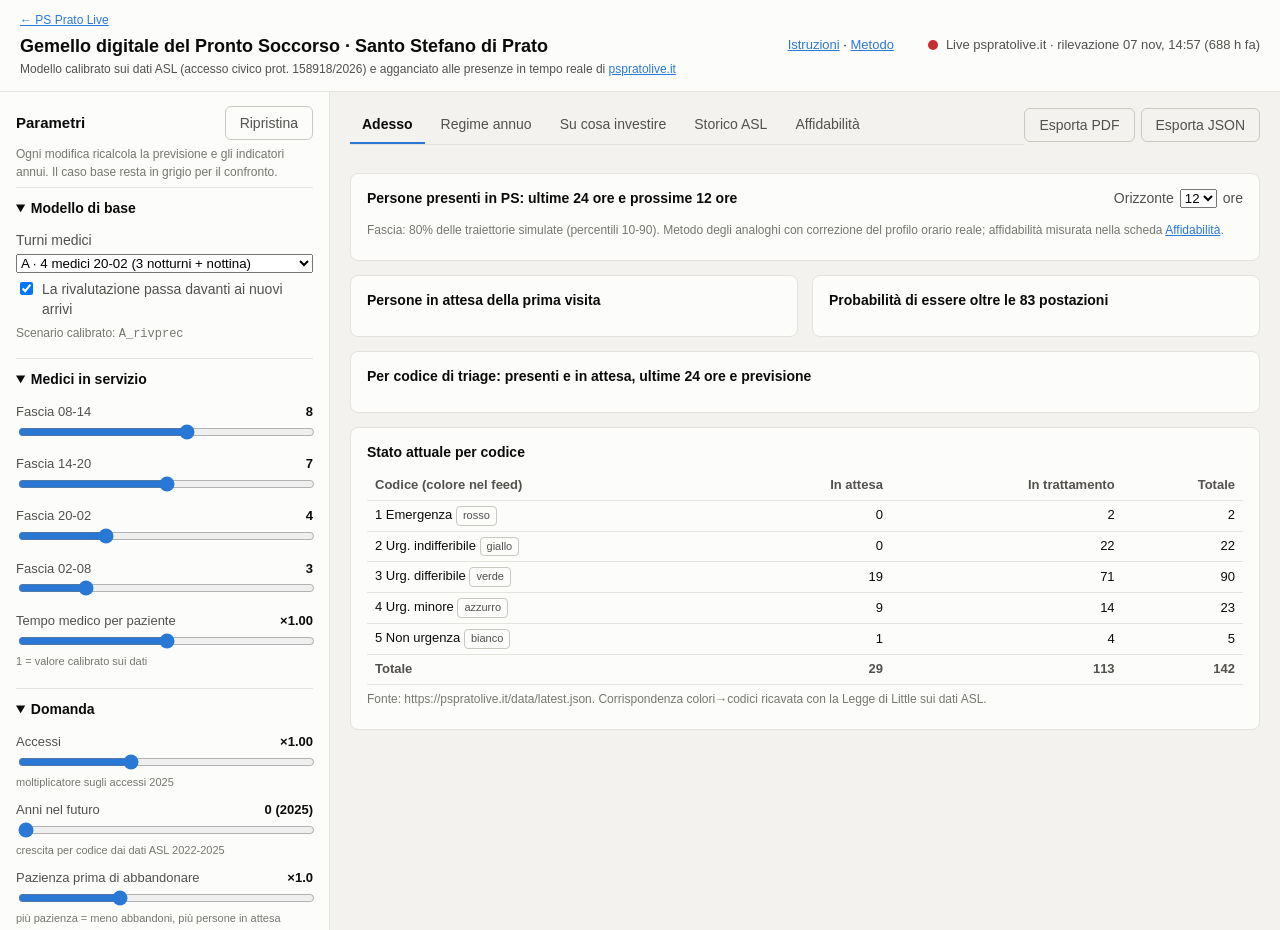
==== gemello/ui/index.html @ db5c06f1 "gemello digitale del PS: simulatore online su pspratolive.it/gemello/ Modello a eventi discreti del " ====
<!DOCTYPE html>
<html lang="it">
<head>
<meta charset="utf-8">
<meta name="viewport" content="width=device-width, initial-scale=1">
<title>Simulatore del Pronto Soccorso · PS Prato Live</title>
<meta name="description" content="Gemello digitale del Pronto Soccorso Santo Stefano di Prato: previsione delle prossime ore e simulazioni su medici, letti, codici di triage. Tarato sui dati ufficiali ASL.">
<link rel="stylesheet" href="style.css">
</head>
<body class="viz-root">
<header class="top">
  <div class="titolo">
    <p class="solo-statico torna"><a href="../../">← PS Prato Live</a></p>
    <h1>Gemello digitale del Pronto Soccorso · Santo Stefano di Prato</h1>
    <p class="sotto">Modello calibrato sui dati ASL (accesso civico prot. 158918/2026) e agganciato alle presenze in tempo reale di <a href="https://pspratolive.it" target="_blank" rel="noopener">pspratolive.it</a></p>
  </div>
  <nav class="link-doc"><a href="guida.html">Istruzioni</a> · <a href="metodo.html">Metodo</a></nav>
  <div class="live" id="live">
    <span class="punto" id="live-punto"></span>
    <span id="live-testo">collegamento…</span>
  </div>
</header>

<div class="layout">
  <!-- ===================== PARAMETRI ===================== -->
  <aside class="parametri" id="parametri">
    <div class="par-testa">
      <h2>Parametri</h2>
      <button class="btn-sec" id="reset" title="Torna ai valori calibrati">Ripristina</button>
    </div>
    <p class="nota">Ogni modifica ricalcola la previsione e gli indicatori annui. Il caso base resta in grigio per il confronto.</p>

    <details open>
      <summary>Modello di base</summary>
      <label class="riga">Turni medici
        <select id="p-turni">
          <option value="A">A · 4 medici 20-02 (3 notturni + nottina)</option>
          <option value="B">B · 1 medico 20-02</option>
        </select>
      </label>
      <label class="check"><input type="checkbox" id="p-rivprec"> La rivalutazione passa davanti ai nuovi arrivi</label>
      <p class="nota" id="nota-scenari"></p>
    </details>

    <details open>
      <summary>Medici in servizio</summary>
      <div id="p-medici"></div>
      <div id="r-tempo_medico"></div>
    </details>

    <details open>
      <summary>Domanda</summary>
      <div id="r-carico"></div>
      <div id="r-anni_avanti"></div>
      <div id="r-pazienza"></div>
    </details>

    <details open>
      <summary>Per codice di triage</summary>
      <p class="nota">Scegli il codice e regola i suoi parametri. Un pallino segnala i codici modificati.</p>
      <div class="sel-codice" id="p-sel-codice"></div>
      <div id="p-codice"></div>
    </details>

    <details open>
      <summary>Letti a valle (boarding)</summary>
      <div id="r-letti_extra"></div>
      <div id="r-riduzione_degenza"></div>
      <label class="check"><input type="checkbox" id="p-letti_seguono"> I letti crescono con i ricoveri (negli anni)</label>
    </details>

    <details>
      <summary>Leve d'investimento (leve.yaml)</summary>
      <div id="p-leve"></div>
    </details>

    <div class="costo" id="costo"></div>
  </aside>

  <!-- ===================== CONTENUTO ===================== -->
  <main>
    <div class="azioni">
      <button class="btn-sec" id="btn-pdf" title="Rapporto stampabile della simulazione: parametri, risultati, grafici">Esporta PDF</button>
      <button class="btn-sec" id="btn-json" title="Parametri e risultati completi in formato JSON">Esporta JSON</button>
    </div>
    <nav class="schede" role="tablist">
      <button role="tab" data-tab="adesso" class="attiva">Adesso</button>
      <button role="tab" data-tab="regime">Regime annuo</button>
      <button role="tab" data-tab="investire">Su cosa investire</button>
      <button role="tab" data-tab="storico">Storico ASL</button>
      <button role="tab" data-tab="affidabilita">Affidabilità</button>
    </nav>

    <!-- ADESSO -->
    <section id="tab-adesso" class="scheda attiva">
      <div class="tiles" id="tiles-adesso"></div>
      <div class="card">
        <div class="card-testa">
          <h3>Persone presenti in PS: ultime 24 ore e prossime <span id="oriz-lbl">12</span> ore</h3>
          <label class="riga-inline">Orizzonte
            <select id="p-orizzonte"><option>6</option><option selected>12</option><option>24</option></select> ore
          </label>
        </div>
        <div class="legenda" id="leg-presenti"></div>
        <div class="chart" id="ch-presenti"></div>
        <p class="nota">Fascia: 80% delle traiettorie simulate (percentili 10-90). Metodo degli analoghi con correzione del profilo orario reale; affidabilità misurata nella scheda <a href="#" data-goto="affidabilita">Affidabilità</a>.</p>
      </div>
      <div class="griglia2">
        <div class="card">
          <h3>Persone in attesa della prima visita</h3>
          <div class="legenda" id="leg-attesa"></div>
          <div class="chart" id="ch-attesa"></div>
        </div>
        <div class="card">
          <h3>Probabilità di essere oltre le 83 postazioni</h3>
          <div class="legenda" id="leg-prob"></div>
          <div class="chart" id="ch-prob"></div>
        </div>
      </div>
      <div class="card">
        <div class="card-testa">
          <h3>Per codice di triage: presenti e in attesa, ultime 24 ore e previsione</h3>
          <div class="sel-codice" id="sel-cod-adesso"></div>
        </div>
        <div class="griglia2 interna">
          <div><div class="legenda" id="leg-cod-pres"></div><div class="chart" id="ch-cod-pres"></div></div>
          <div><div class="legenda" id="leg-cod-att"></div><div class="chart" id="ch-cod-att"></div></div>
        </div>
      </div>
      <div class="card">
        <h3>Stato attuale per codice</h3>
        <div id="tab-stato"></div>
      </div>
    </section>

    <!-- REGIME -->
    <section id="tab-regime" class="scheda">
      <p class="intro">Come funzionerebbe il PS <b>in media su un anno</b> con i parametri scelti (simulazione a regime), confrontato con il caso base calibrato e con i dati reali.</p>
      <div class="tiles" id="tiles-regime"></div>
      <div class="griglia2">
        <div class="card">
          <h3>Presenti medi per ora del giorno</h3>
          <div class="legenda" id="leg-ora"></div>
          <div class="chart" id="ch-ora"></div>
        </div>
        <div class="card">
          <div class="card-testa">
            <h3>Per codice di triage</h3>
            <select id="sel-metrica-cod">
              <option value="permanenza_codice">Permanenza media (ore)</option>
              <option value="attesa_visita_codice">Attesa prima visita (ore)</option>
              <option value="p24_codice">Quota oltre 24 ore</option>
              <option value="p8_codice">Quota oltre 8 ore</option>
              <option value="presenti_codice">Presenti medi</option>
            </select>
          </div>
          <div class="legenda" id="leg-codici"></div>
          <div class="chart" id="ch-codici"></div>
        </div>
      </div>
      <div class="card"><h3>Confronto per codice: reale · base · parametri scelti</h3><div id="tab-regime-cod"></div></div>
      <div class="card"><h3>Dettaglio</h3><div id="tab-regime-det"></div></div>
    </section>

    <!-- INVESTIRE -->
    <section id="tab-investire" class="scheda">
      <div class="card">
        <div class="card-testa">
          <h3>Mix d'investimento minimo per ridurre i tempi</h3>
        </div>
        <div class="form-riga">
          <label>Obiettivo di riduzione <input type="number" id="p-target" min="5" max="60" step="1" value="30"> %</label>
          <label>Metrica
            <select id="p-metrica"></select>
          </label>
          <button class="btn" id="btn-ottimizza">Calcola</button>
        </div>
        <p class="nota solo-statico">Il calcolo gira nel tuo browser (circa un minuto): simulazioni più corte di quelle della versione locale, quindi un po' più rumorose.</p>
        <p class="nota" id="report-pubblicati"></p>
        <p class="nota">Parte dallo scenario impostato nei parametri. A ogni passo la simulazione aggiunge la leva con il miglior rapporto riduzione/costo, dato ciò che è già stato scelto (le interazioni contano). Costi ed effetti in <code>leve.yaml</code>: indicativi, da verificare. Qualche minuto.</p>
        <div class="progresso" id="prog-ottimizza"></div>
        <div id="ris-ottimizza"></div>
      </div>
    </section>

    <!-- STORICO -->
    <section id="tab-storico" class="scheda">
      <p class="intro">Dati ufficiali ASL 2020-2025. Il 2021 (pandemia) è marcato come anomalo e non è usato per stimare la crescita.</p>
      <div class="griglia2">
        <div class="card"><h3>Permanenza media per codice (ore)</h3><div class="legenda" id="leg-st-perm"></div><div class="chart" id="ch-st-perm"></div></div>
        <div class="card"><h3>Accessi per codice</h3><div class="legenda" id="leg-st-acc"></div><div class="chart" id="ch-st-acc"></div></div>
        <div class="card"><h3>Permanenza di ogni codice rispetto alla media (×)</h3><div class="legenda" id="leg-st-rap"></div><div class="chart" id="ch-st-rap"></div></div>
        <div class="card"><h3>Quota di accessi oltre 24 ore</h3><div class="legenda" id="leg-st-24"></div><div class="chart" id="ch-st-24"></div></div>
      </div>
      <div class="card"><h3>Crescita media annua degli accessi 2022-2025 (usata nelle proiezioni)</h3><div id="tab-crescita"></div></div>
      <div class="card"><h3>Tabella</h3><div id="tab-storico-det"></div></div>
    </section>

    <!-- AFFIDABILITÀ -->
    <section id="tab-affidabilita" class="scheda">
      <div class="card">
        <h3>Il gemello prevede bene? Test sulle rilevazioni passate</h3>
        <p class="nota">Per ogni istante passato (ogni N ore) il gemello fa la previsione usando solo lo stato di quel momento; si confronta con quanto successo davvero e con due previsioni banali: <b>persistenza</b> ("resta tutto com'è") e <b>media oraria</b> (profilo medio del passato, ancorato al livello attuale).</p>
        <div class="form-riga solo-locale">
          <label>Giorni <input type="number" id="p-bt-giorni" value="30" min="3" max="120"></label>
          <label>Ogni <input type="number" id="p-bt-ogni" value="3" min="1" max="24"> ore</label>
          <button class="btn" id="btn-backtest">Esegui test</button>
        </div>
        <div class="progresso" id="prog-backtest"></div>
        <div id="ris-backtest"></div>
      </div>
      <div class="card">
        <h3>Il modello riproduce gli anni passati?</h3>
        <p class="nota">Modello tarato sul 2025; per ogni anno gli si danno <b>solo</b> gli accessi per codice di quell'anno. Se le permanenze simulate non tornano, tra un anno e l'altro non è cambiato solo il carico (letti, personale, organizzazione): un limite da tenere presente nelle proiezioni.</p>
        <p class="nota">Risultato con lo scenario di riferimento: la permanenza complessiva di ogni anno 2020-2025 è riprodotta entro circa un'ora; il boarding no (nel 2022 era molto più lungo di quanto il solo carico spieghi: i letti disponibili sono cambiati nel tempo). Le proiezioni sui letti vanno lette come direzione, non come numeri esatti.</p>
        <button class="btn" id="btn-storica">Esegui</button>
        <div class="progresso" id="prog-storica"></div>
        <div id="ris-storica"></div>
      </div>
      <div class="card solo-locale">
        <h3>Calibrazione</h3>
        <p class="nota">Ritara il modello (tempo medico, processo per codice, pazienza, letti) sui dati ASL dell'anno scelto e sulle presenze misurate fino a oggi. Circa 4 minuti.</p>
        <div class="form-riga">
          <label>Anno ASL <select id="p-cal-anno"></select></label>
          <label>Turni <select id="p-cal-turni"><option>A</option><option>B</option></select></label>
          <label class="check"><input type="checkbox" id="p-cal-rivprec"> rivalutazione con precedenza</label>
          <button class="btn" id="btn-calibra">Calibra</button>
          <button class="btn-sec" id="btn-ricarica" title="Rilegge data/presenze.csv (dopo un git pull)">Ricarica dati</button>
        </div>
        <div class="progresso" id="prog-calibra"></div>
        <div id="ris-calibra"></div>
      </div>
    </section>
  </main>
</div>
<div class="tooltip" id="tooltip" role="status" aria-live="polite"></div>
<script src="grafici.js"></script>
<script src="statico.js"></script>
<script src="app.js"></script>
</body>
</html>
---- gemello/ui/style.css ----
.viz-root {
  color-scheme: light;
  --surface-0: #f3f2ee;
  --surface-1: #fcfcfb;
  --grid: #e4e3de;
  --axis: #c9c8c1;
  --text-primary: #0b0b0b;
  --text-secondary: #52514e;
  --text-muted: #77766f;
  --series-1: #2a78d6;      /* scenario */
  --series-1-band: rgba(42, 120, 214, .18);
  --base: #8e8d86;          /* caso base */
  --base-band: rgba(142, 141, 134, .20);
  --observed: #0b0b0b;      /* osservato */
  --cat-1: #2a78d6; --cat-2: #eb6834; --cat-3: #1baf7a; --cat-4: #eda100; --cat-5: #e87ba4;
  --critical: #c62f2f;
  --good: #1f7a3a;
  --accent: #2a78d6;
}
@media (prefers-color-scheme: dark) {
  :root:where(:not([data-theme="light"])) .viz-root {
    color-scheme: dark;
    --surface-0: #121211; --surface-1: #1a1a19; --grid: #2c2c2a; --axis: #45443f;
    --text-primary: #f0efec; --text-secondary: #c3c2b7; --text-muted: #96958c;
    --series-1: #3987e5; --series-1-band: rgba(57, 135, 229, .25);
    --base: #8e8d86; --base-band: rgba(142, 141, 134, .22); --observed: #f0efec;
    --cat-1: #3987e5; --cat-2: #d95926; --cat-3: #199e70; --cat-4: #c98500; --cat-5: #d55181;
    --critical: #e66767; --good: #4fb06e; --accent: #3987e5;
  }
}
* { box-sizing: border-box; }
body { margin: 0; font: 14px/1.45 -apple-system, BlinkMacSystemFont, "Segoe UI", Roboto, sans-serif;
  background: var(--surface-0); color: var(--text-primary); }
a { color: var(--accent); }
code { font-size: 12px; }
h1 { font-size: 18px; margin: 0; }
h2 { font-size: 15px; margin: 0; }
h3 { font-size: 14px; margin: 0 0 8px; font-weight: 600; }
.top { display: flex; justify-content: space-between; align-items: center; gap: 16px;
  padding: 12px 20px; background: var(--surface-1); border-bottom: 1px solid var(--grid); }
.sotto { margin: 2px 0 0; color: var(--text-secondary); font-size: 12px; }
.live { display: flex; align-items: center; gap: 8px; font-size: 13px; color: var(--text-secondary); white-space: nowrap; }
.punto { width: 10px; height: 10px; border-radius: 50%; background: var(--axis); }
.punto.ok { background: var(--good); }
.punto.ko { background: var(--critical); }
.layout { display: grid; grid-template-columns: 330px 1fr; min-height: calc(100vh - 62px); }
.parametri { background: var(--surface-1); border-right: 1px solid var(--grid); padding: 14px 16px;
  overflow-y: auto; max-height: calc(100vh - 62px); position: sticky; top: 0; }
.par-testa { display: flex; justify-content: space-between; align-items: center; }
details { border-top: 1px solid var(--grid); padding: 8px 0; }
summary { cursor: pointer; font-weight: 600; padding: 2px 0 6px; }
.riga, .riga-inline { display: block; margin: 6px 0; color: var(--text-secondary); }
.riga select { width: 100%; margin-top: 3px; }
.riga-inline { display: inline-flex; gap: 6px; align-items: center; margin: 0; }
.check { display: flex; gap: 6px; align-items: flex-start; margin: 6px 0; color: var(--text-secondary); }
.slider { margin: 8px 0 10px; }
.slider .lbl { display: flex; justify-content: space-between; color: var(--text-secondary); font-size: 13px; }
.slider .val { font-variant-numeric: tabular-nums; color: var(--text-primary); font-weight: 600; }
.slider .val.mod { color: var(--accent); }
.slider input { width: 100%; accent-color: var(--accent); }
.slider .aiuto { font-size: 11px; color: var(--text-muted); }
.nota { font-size: 12px; color: var(--text-muted); margin: 6px 0; }
.costo { border-top: 1px solid var(--grid); padding-top: 10px; margin-top: 6px; font-size: 13px; }
.costo b { font-variant-numeric: tabular-nums; }
main { padding: 14px 20px 40px; min-width: 0; }
.schede { display: flex; gap: 4px; border-bottom: 1px solid var(--grid); margin-bottom: 14px; flex-wrap: wrap; }
.schede button { background: none; border: none; padding: 8px 12px; cursor: pointer; font: inherit;
  color: var(--text-secondary); border-bottom: 2px solid transparent; }
.schede button.attiva { color: var(--text-primary); border-bottom-color: var(--accent); font-weight: 600; }
.scheda { display: none; }
.scheda.attiva { display: block; }
.intro { color: var(--text-secondary); margin: 0 0 12px; }
.card { background: var(--surface-1); border: 1px solid var(--grid); border-radius: 8px; padding: 14px 16px; margin-bottom: 14px; }
.card-testa { display: flex; justify-content: space-between; align-items: baseline; gap: 12px; flex-wrap: wrap; }
.griglia2 { display: grid; grid-template-columns: 1fr 1fr; gap: 14px; }
.griglia2 .card { margin-bottom: 0; }
.griglia2 + .card, .griglia2 + .griglia2 { margin-top: 14px; }
@media (max-width: 1200px) { .griglia2 { grid-template-columns: 1fr; } .layout { grid-template-columns: 290px 1fr; } }
.tiles { display: grid; grid-template-columns: repeat(auto-fit, minmax(160px, 1fr)); gap: 10px; margin-bottom: 14px; }
.tile { background: var(--surface-1); border: 1px solid var(--grid); border-radius: 8px; padding: 10px 12px; }
.tile .k { font-size: 12px; color: var(--text-secondary); }
.tile .v { font-size: 24px; font-weight: 650; font-variant-numeric: tabular-nums; line-height: 1.2; }
.tile .d { font-size: 12px; color: var(--text-secondary); font-variant-numeric: tabular-nums; }
.tile .d .meglio { color: var(--good); } .tile .d .peggio { color: var(--critical); }
.chart { position: relative; width: 100%; }
.chart svg { display: block; width: 100%; overflow: visible; }
.chart text { fill: var(--text-muted); font-size: 11px; }
.chart .grid line { stroke: var(--grid); stroke-width: 1; }
.chart .axis line, .chart .axis path { stroke: var(--axis); }
.chart .ref line { stroke: var(--critical); stroke-width: 1; }
.chart .ref text { fill: var(--critical); font-weight: 600; }
.chart .ora line { stroke: var(--text-muted); stroke-width: 1; }
.chart .cross line { stroke: var(--text-muted); stroke-width: 1; }
.legenda { display: flex; gap: 14px; flex-wrap: wrap; font-size: 12px; color: var(--text-secondary); margin-bottom: 4px; }
.legenda span { display: inline-flex; align-items: center; gap: 6px; }
.legenda i { display: inline-block; width: 14px; height: 3px; border-radius: 2px; }
.legenda i.band { height: 10px; border-radius: 2px; }
.legenda i.box { width: 10px; height: 10px; border-radius: 2px; }
.tooltip { position: fixed; pointer-events: none; background: var(--surface-1); color: var(--text-primary);
  border: 1px solid var(--axis); border-radius: 6px; padding: 6px 9px; font-size: 12px; display: none;
  box-shadow: 0 2px 10px rgba(0,0,0,.12); z-index: 10; font-variant-numeric: tabular-nums; max-width: 320px; }
.tooltip .t { font-weight: 600; margin-bottom: 2px; }
.tooltip .r { display: flex; gap: 8px; justify-content: space-between; }
.tooltip .r i { display: inline-block; width: 8px; height: 8px; border-radius: 2px; margin-right: 5px; }
table { border-collapse: collapse; width: 100%; font-size: 13px; font-variant-numeric: tabular-nums; }
th, td { text-align: right; padding: 5px 8px; border-bottom: 1px solid var(--grid); }
th:first-child, td:first-child { text-align: left; }
th { color: var(--text-secondary); font-weight: 600; }
td.meglio { color: var(--good); font-weight: 600; } td.peggio { color: var(--critical); }
.form-riga { display: flex; gap: 14px; align-items: center; flex-wrap: wrap; margin: 6px 0 10px; }
.form-riga input[type=number] { width: 64px; }
.btn, .btn-sec { font: inherit; border-radius: 6px; padding: 6px 14px; cursor: pointer; }
.btn { background: var(--accent); color: #fff; border: 1px solid var(--accent); }
.btn-sec { background: none; color: var(--text-secondary); border: 1px solid var(--axis); }
.btn:disabled { opacity: .5; cursor: wait; }
.progresso { font-size: 12px; color: var(--text-secondary); }
.progresso .barra { height: 4px; background: var(--grid); border-radius: 2px; margin: 6px 0; overflow: hidden; }
.progresso .barra div { height: 100%; background: var(--accent); width: 0; transition: width .3s; }
.errore { color: var(--critical); }
.caricamento { opacity: .55; transition: opacity .2s; }
.badge { display: inline-block; font-size: 11px; padding: 1px 6px; border-radius: 4px; border: 1px solid var(--axis); color: var(--text-secondary); }

.link-doc { font-size: 13px; margin-left: auto; margin-right: 18px; }
.sel-codice { display: flex; gap: 4px; flex-wrap: wrap; margin: 4px 0 8px; }
.sel-codice button { font: inherit; font-size: 12px; padding: 3px 9px; border-radius: 12px; cursor: pointer;
  border: 1px solid var(--axis); background: none; color: var(--text-secondary); display: inline-flex; align-items: center; gap: 5px; }
.sel-codice button.attivo { border-color: var(--accent); color: var(--text-primary); font-weight: 600; }
.sel-codice button i { width: 8px; height: 8px; border-radius: 50%; display: inline-block; }
.sel-codice button .mod { width: 6px; height: 6px; border-radius: 50%; background: var(--accent); }
.griglia2.interna { gap: 18px; }
td.sub { color: var(--text-muted); }

body.statico .solo-locale, body:not(.statico) .solo-statico { display: none !important; }
.azioni { float: right; display: flex; gap: 6px; margin-top: 2px; }
.torna { margin: 0 0 4px; font-size: 12px; }
@media (max-width: 900px) {
  .layout { grid-template-columns: 1fr; }
  .parametri { position: static; max-height: none; border-right: none; border-bottom: 1px solid var(--grid); }
  .azioni { float: none; margin-bottom: 8px; }
  .top { flex-wrap: wrap; }
}
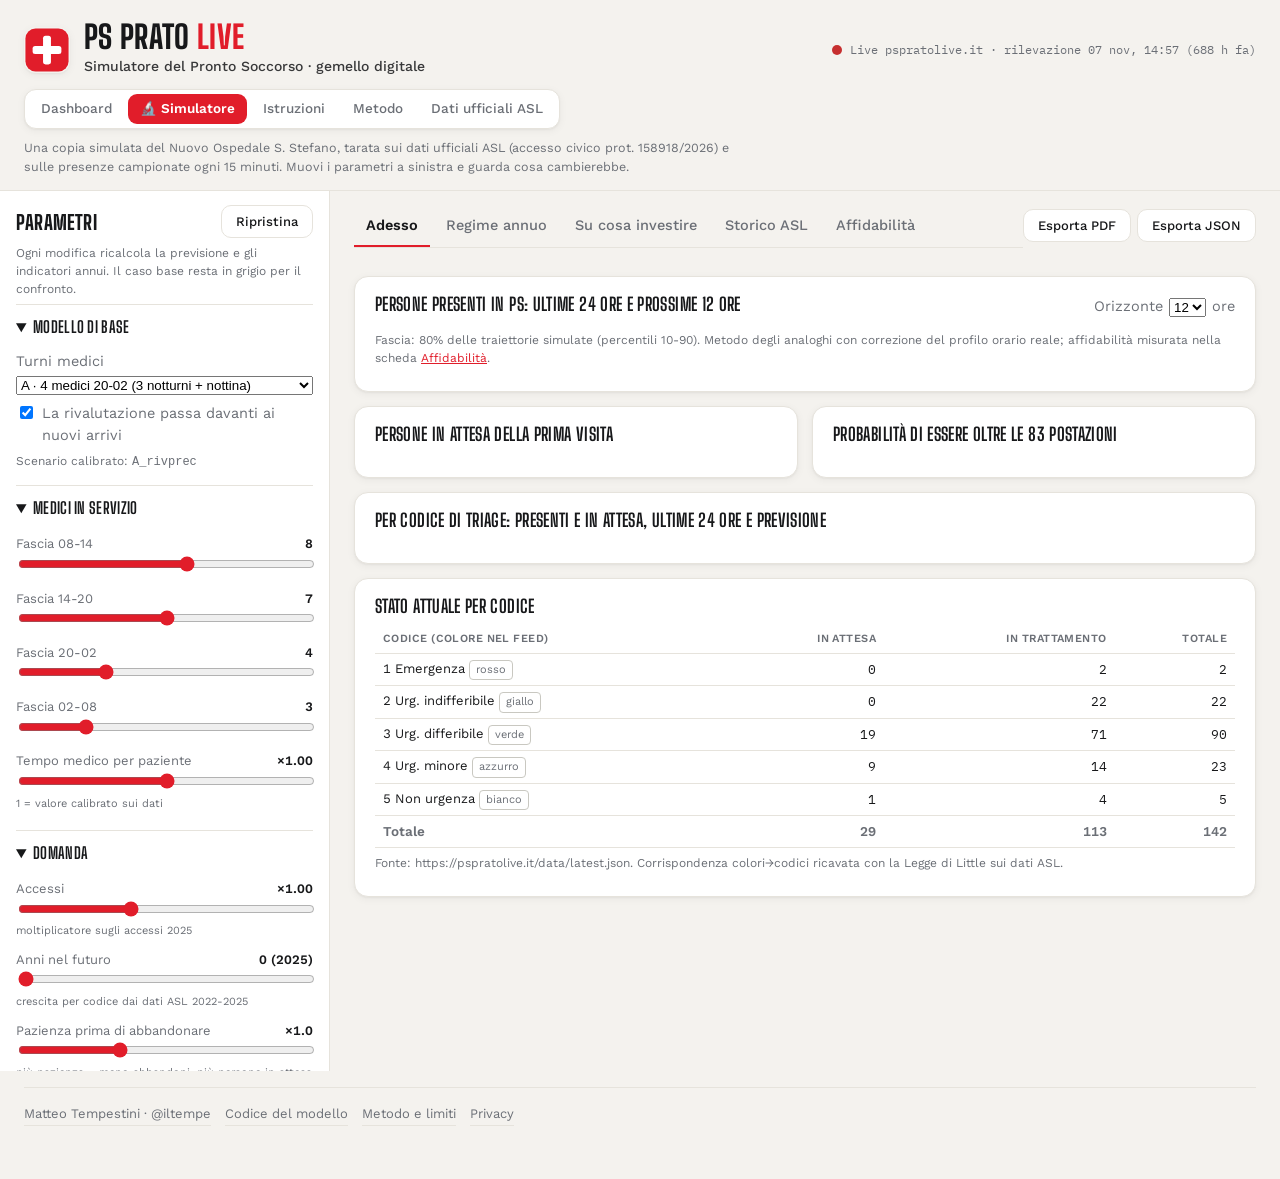
==== commit 0c22b71a: "sito: stile grafico unico e menu comune su tutte le pagine - assets/sito.css: token (colori, caratte" ====
--- a/gemello/ui/index.html
+++ b/gemello/ui/index.html
@@ -5,20 +5,37 @@
 <meta name="viewport" content="width=device-width, initial-scale=1">
 <title>Simulatore del Pronto Soccorso · PS Prato Live</title>
 <meta name="description" content="Gemello digitale del Pronto Soccorso Santo Stefano di Prato: previsione delle prossime ore e simulazioni su medici, letti, codici di triage. Tarato sui dati ufficiali ASL.">
+<link rel="icon" type="image/svg+xml" href="../../favicon.svg">
+<link rel="stylesheet" href="../../assets/sito.css">
 <link rel="stylesheet" href="style.css">
 </head>
 <body class="viz-root">
 <header class="top">
-  <div class="titolo">
-    <p class="solo-statico torna"><a href="../../">← PS Prato Live</a></p>
-    <h1>Gemello digitale del Pronto Soccorso · Santo Stefano di Prato</h1>
-    <p class="sotto">Modello calibrato sui dati ASL (accesso civico prot. 158918/2026) e agganciato alle presenze in tempo reale di <a href="https://pspratolive.it" target="_blank" rel="noopener">pspratolive.it</a></p>
+  <div class="sito-testata">
+    <a class="brand" href="../../" data-sito>
+      <svg class="brandmark" viewBox="0 0 64 64" role="img" aria-label="PS Prato Live">
+        <rect x="2" y="2" width="60" height="60" rx="14" fill="#e11d2a"/>
+        <rect x="26.5" y="12" width="11" height="40" rx="3.5" fill="#ffffff"/>
+        <rect x="12" y="26.5" width="40" height="11" rx="3.5" fill="#ffffff"/>
+      </svg>
+      <div>
+        <div class="brandname">PS Prato <span class="live">Live</span></div>
+        <div class="brandtag">Simulatore del Pronto Soccorso · gemello digitale</div>
+      </div>
+    </a>
+    <div class="stato-live" id="live">
+      <span class="punto" id="live-punto"></span>
+      <span id="live-testo">collegamento…</span>
+    </div>
   </div>
-  <nav class="link-doc"><a href="guida.html">Istruzioni</a> · <a href="metodo.html">Metodo</a></nav>
-  <div class="live" id="live">
-    <span class="punto" id="live-punto"></span>
-    <span id="live-testo">collegamento…</span>
-  </div>
+  <nav class="sito-nav" aria-label="Sezioni del sito">
+    <a href="../../" data-sito>Dashboard</a>
+    <a class="evid" href="./" aria-current="page">🔬 Simulatore</a>
+    <a href="guida.html">Istruzioni</a>
+    <a href="metodo.html">Metodo</a>
+    <a href="https://github.com/iltempe/ps-prato/tree/main/data/ufficiali" target="_blank" rel="noopener">Dati ufficiali ASL</a>
+  </nav>
+  <p class="sotto">Una copia simulata del Nuovo Ospedale S. Stefano, tarata sui dati ufficiali ASL (accesso civico prot. 158918/2026) e sulle presenze campionate ogni 15 minuti. Muovi i parametri a sinistra e guarda cosa cambierebbe.</p>
 </header>
 
 <div class="layout">
@@ -233,6 +250,14 @@
     </section>
   </main>
 </div>
+<footer class="piede">
+  <p class="credits">
+    <a href="https://github.com/iltempe" target="_blank" rel="noopener">Matteo Tempestini · @iltempe</a>
+    <a href="https://github.com/iltempe/ps-prato/tree/main/gemello" target="_blank" rel="noopener">Codice del modello</a>
+    <a href="metodo.html">Metodo e limiti</a>
+    <a href="../../privacy.html" data-sito>Privacy</a>
+  </p>
+</footer>
 <div class="tooltip" id="tooltip" role="status" aria-live="polite"></div>
 <script src="grafici.js"></script>
 <script src="statico.js"></script>
--- a/assets/sito.css
+++ b/assets/sito.css
@@ -0,0 +1,82 @@
+/* PS Prato Live — stile comune a tutte le pagine del sito
+   (dashboard, simulatore, istruzioni, metodo, privacy, report).
+   Token e componenti ripresi dalla dashboard: cambiarli qui li cambia ovunque. */
+@import url("https://fonts.googleapis.com/css2?family=Big+Shoulders+Display:wght@600;700;800&family=IBM+Plex+Mono:wght@500;600&family=Work+Sans:wght@400;500;600&display=swap");
+
+:root{
+  --bg:#f4f2ee; --card:#ffffff; --ink:#17181a; --muted:#6b6f76; --line:#e6e3dc; --hair:#efece6;
+  --rosso:#e11d2a; --giallo:#eab308; --verde:#2fa84f; --azzurro:#2f6fe0; --bianco:#9aa3ad;
+  --shadow:0 1px 2px rgba(20,18,14,.04), 0 2px 8px rgba(20,18,14,.05);
+  --sans:'Work Sans',-apple-system,BlinkMacSystemFont,"Segoe UI",Roboto,Helvetica,Arial,sans-serif;
+  --disp:'Big Shoulders Display',var(--sans);
+  --mono:'IBM Plex Mono',ui-monospace,SFMono-Regular,Menlo,monospace;
+  --raggio:14px;
+}
+@media (prefers-color-scheme: dark){
+  :root:where(:not([data-theme="light"])){ --bg:#111214; --card:#1a1c1f; --ink:#ececee; --muted:#9aa0a8; --line:#2a2d33; --hair:#23262b;
+    --azzurro:#4f8bf5; --shadow:0 1px 2px rgba(0,0,0,.3); }
+}
+
+/* ---------- testata comune ---------- */
+.sito-testata{display:flex;align-items:center;justify-content:space-between;gap:10px 22px;flex-wrap:wrap;margin:0 0 6px}
+.brand{display:flex;align-items:center;gap:14px;margin:0;text-decoration:none;color:inherit}
+.brandmark{width:46px;height:46px;flex:0 0 auto;border-radius:12px;box-shadow:var(--shadow)}
+.brandname{font-family:var(--disp);font-weight:800;font-size:32px;letter-spacing:.01em;margin:0;line-height:.95;text-transform:uppercase}
+.brandname .live{color:var(--rosso)}
+.brandtag{color:var(--ink);font-size:14px;font-weight:500;margin-top:4px;opacity:.85}
+
+/* ---------- menu comune ---------- */
+.sito-nav{display:flex;flex-wrap:wrap;gap:4px;margin:12px 0 18px;padding:4px;background:var(--card);
+  border:1px solid var(--line);border-radius:12px;box-shadow:var(--shadow);width:fit-content;max-width:100%}
+.sito-nav a{font:500 13.5px/1 var(--sans);color:var(--muted);text-decoration:none;padding:8px 12px;border-radius:9px;white-space:nowrap}
+.sito-nav a:hover{color:var(--ink);background:var(--hair)}
+.sito-nav a[aria-current="page"]{background:var(--ink);color:var(--card)}
+.sito-nav a.evid{color:var(--rosso);font-weight:600}
+.sito-nav a.evid[aria-current="page"]{background:var(--rosso);color:#fff}
+
+/* ---------- pie' di pagina comune ---------- */
+.credits{color:var(--muted);font-size:13px;margin-top:16px;padding-top:16px;border-top:1px solid var(--line);
+  display:flex;flex-wrap:wrap;gap:6px 14px}
+.credits a{color:inherit;text-decoration:none;border-bottom:1px solid var(--line);padding-bottom:1px}
+.credits a:hover{color:var(--ink);border-color:var(--rosso)}
+
+/* ---------- pagine di testo (istruzioni, metodo, report) ---------- */
+.doc{font:15px/1.65 var(--sans)}
+.doc .wrap{max-width:860px;margin:0 auto;padding:26px 18px 64px}
+.doc h1{font-family:var(--disp);font-weight:800;text-transform:uppercase;letter-spacing:.01em;font-size:32px;line-height:1.05;margin:22px 0 10px}
+.doc h2{font-family:var(--disp);font-weight:700;text-transform:uppercase;letter-spacing:.02em;font-size:22px;margin:34px 0 8px;
+  padding-top:14px;border-top:1px solid var(--line)}
+.doc h3{font-weight:600;font-size:16px;margin:22px 0 6px}
+.doc p,.doc li{max-width:75ch}
+.doc a{color:var(--rosso)}
+.doc .brand{color:var(--ink)}
+.doc .sito-nav a{color:var(--muted)}
+.doc .sito-nav a.evid{color:var(--rosso)}
+.doc .sito-nav a[aria-current="page"]{color:var(--card)}
+.doc .sito-nav a.evid[aria-current="page"]{color:#fff}
+.doc .credits a{color:inherit}
+.doc hr{display:none}
+.doc blockquote{background:var(--card);border:1px solid var(--line);border-left:5px solid var(--rosso);border-radius:12px;
+  margin:16px 0;padding:12px 16px;color:var(--ink);box-shadow:var(--shadow)}
+.doc pre{background:var(--card);border:1px solid var(--line);border-radius:10px;padding:12px 14px;overflow-x:auto;font:13px/1.5 var(--mono)}
+.doc code{font-family:var(--mono);font-size:.9em;background:rgba(127,127,127,.13);padding:1px 5px;border-radius:5px}
+.doc pre code{background:none;padding:0}
+.doc table{width:100%;border-collapse:collapse;font-size:14px;background:var(--card);border:1px solid var(--line);border-radius:12px;
+  overflow:hidden;margin:12px 0;box-shadow:var(--shadow)}
+.doc th,.doc td{padding:8px 10px;text-align:left;vertical-align:top;border-bottom:1px solid var(--hair)}
+.doc thead th{color:var(--muted);font-weight:600;font-size:11.5px;text-transform:uppercase;letter-spacing:.04em;background:var(--bg)}
+.doc tr:last-child td{border-bottom:0}
+
+/* ---------- pulsanti ---------- */
+.btn,.btn-sec{appearance:none;font:500 13px/1 var(--sans);border-radius:10px;padding:9px 14px;cursor:pointer;
+  display:inline-flex;align-items:center;gap:6px;text-decoration:none}
+.btn{background:var(--rosso);color:#fff;border:1px solid var(--rosso);font-weight:600}
+.btn-sec{background:var(--card);color:var(--ink);border:1px solid var(--line)}
+.btn-sec:hover{border-color:var(--rosso)}
+.btn:disabled,.btn-sec:disabled{opacity:.5;cursor:wait}
+
+@media (max-width:600px){
+  .brandname{font-size:26px}
+  .sito-nav{width:100%}
+  .sito-nav a{padding:8px 9px;font-size:13px}
+}
--- a/gemello/ui/style.css
+++ b/gemello/ui/style.css
@@ -1,31 +1,32 @@
 .viz-root {
   color-scheme: light;
-  --surface-0: #f3f2ee;
-  --surface-1: #fcfcfb;
-  --grid: #e4e3de;
+  /* superfici e testo: token del sito (assets/sito.css) */
+  --surface-0: var(--bg);
+  --surface-1: var(--card);
+  --grid: var(--line);
   --axis: #c9c8c1;
-  --text-primary: #0b0b0b;
-  --text-secondary: #52514e;
-  --text-muted: #77766f;
+  --text-primary: var(--ink);
+  --text-secondary: var(--muted);
+  --text-muted: var(--muted);
   --series-1: #2a78d6;      /* scenario */
   --series-1-band: rgba(42, 120, 214, .18);
   --base: #8e8d86;          /* caso base */
   --base-band: rgba(142, 141, 134, .20);
-  --observed: #0b0b0b;      /* osservato */
+  --observed: var(--ink);   /* osservato */
   --cat-1: #2a78d6; --cat-2: #eb6834; --cat-3: #1baf7a; --cat-4: #eda100; --cat-5: #e87ba4;
   --critical: #c62f2f;
   --good: #1f7a3a;
-  --accent: #2a78d6;
+  --accent: var(--rosso);   /* elementi dell'interfaccia: colore del marchio */
 }
 @media (prefers-color-scheme: dark) {
   :root:where(:not([data-theme="light"])) .viz-root {
     color-scheme: dark;
-    --surface-0: #121211; --surface-1: #1a1a19; --grid: #2c2c2a; --axis: #45443f;
-    --text-primary: #f0efec; --text-secondary: #c3c2b7; --text-muted: #96958c;
+    --surface-0: var(--bg); --surface-1: var(--card); --grid: var(--line); --axis: #45443f;
+    --text-primary: var(--ink); --text-secondary: var(--muted); --text-muted: var(--muted);
     --series-1: #3987e5; --series-1-band: rgba(57, 135, 229, .25);
-    --base: #8e8d86; --base-band: rgba(142, 141, 134, .22); --observed: #f0efec;
+    --base: #8e8d86; --base-band: rgba(142, 141, 134, .22); --observed: var(--ink);
     --cat-1: #3987e5; --cat-2: #d95926; --cat-3: #199e70; --cat-4: #c98500; --cat-5: #d55181;
-    --critical: #e66767; --good: #4fb06e; --accent: #3987e5;
+    --critical: #e66767; --good: #4fb06e; --accent: var(--rosso);
   }
 }
 * { box-sizing: border-box; }
@@ -39,7 +40,7 @@
 .top { display: flex; justify-content: space-between; align-items: center; gap: 16px;
   padding: 12px 20px; background: var(--surface-1); border-bottom: 1px solid var(--grid); }
 .sotto { margin: 2px 0 0; color: var(--text-secondary); font-size: 12px; }
-.live { display: flex; align-items: center; gap: 8px; font-size: 13px; color: var(--text-secondary); white-space: nowrap; }
+.stato-live { display: flex; align-items: center; gap: 8px; font-size: 13px; color: var(--text-secondary); white-space: nowrap; }
 .punto { width: 10px; height: 10px; border-radius: 50%; background: var(--axis); }
 .punto.ok { background: var(--good); }
 .punto.ko { background: var(--critical); }
@@ -109,10 +110,6 @@
 td.meglio { color: var(--good); font-weight: 600; } td.peggio { color: var(--critical); }
 .form-riga { display: flex; gap: 14px; align-items: center; flex-wrap: wrap; margin: 6px 0 10px; }
 .form-riga input[type=number] { width: 64px; }
-.btn, .btn-sec { font: inherit; border-radius: 6px; padding: 6px 14px; cursor: pointer; }
-.btn { background: var(--accent); color: #fff; border: 1px solid var(--accent); }
-.btn-sec { background: none; color: var(--text-secondary); border: 1px solid var(--axis); }
-.btn:disabled { opacity: .5; cursor: wait; }
 .progresso { font-size: 12px; color: var(--text-secondary); }
 .progresso .barra { height: 4px; background: var(--grid); border-radius: 2px; margin: 6px 0; overflow: hidden; }
 .progresso .barra div { height: 100%; background: var(--accent); width: 0; transition: width .3s; }
@@ -139,3 +136,32 @@
   .azioni { float: none; margin-bottom: 8px; }
   .top { flex-wrap: wrap; }
 }
+
+/* ---------- allineamento allo stile del sito ---------- */
+body { font: 14.5px/1.5 var(--sans); background: var(--bg); color: var(--ink); -webkit-font-smoothing: antialiased; }
+.top { display: block; padding: 22px 24px 0; background: var(--bg); border-bottom: none; }
+.top .sotto { color: var(--muted); font-size: 12.5px; margin: 0 0 14px; max-width: 90ch; }
+.top .sito-nav { margin: 12px 0 10px; }
+.stato-live { font-family: var(--mono); font-size: 12px; }
+.layout { border-top: 1px solid var(--line); min-height: auto; }
+.parametri { max-height: calc(100vh - 20px); top: 10px; }
+main { padding: 16px 24px 30px; }
+h1, h2 { font-family: var(--disp); text-transform: uppercase; letter-spacing: .01em; }
+h2 { font-size: 20px; font-weight: 800; }
+h3, .card-testa h3 { font-family: var(--disp); font-weight: 700; font-size: 18px; letter-spacing: .02em; text-transform: uppercase; line-height: 1.1; margin: 0 0 10px; }
+summary { font-family: var(--disp); font-weight: 700; font-size: 16px; letter-spacing: .02em; text-transform: uppercase; }
+.card, .tile { border-radius: var(--raggio); box-shadow: var(--shadow); border-color: var(--line); }
+.card { padding: 18px 20px; }
+.tile .k { font-size: 11px; font-weight: 600; letter-spacing: .07em; text-transform: uppercase; }
+.tile .v { font-family: var(--mono); font-weight: 600; font-size: 26px; }
+.schede button { font-weight: 500; }
+.schede button.attiva { border-bottom-color: var(--rosso); }
+table { font-size: 13.5px; }
+td { font-family: var(--mono); font-size: 13px; }
+td:first-child { font-family: var(--sans); }
+thead th { font-size: 11px; text-transform: uppercase; letter-spacing: .04em; }
+.slider input { accent-color: var(--rosso); }
+.sel-codice button { border-radius: 999px; }
+.piede { max-width: 1400px; padding: 0 24px 40px; }
+a { color: inherit; }
+main a, .parametri a { color: var(--rosso); }
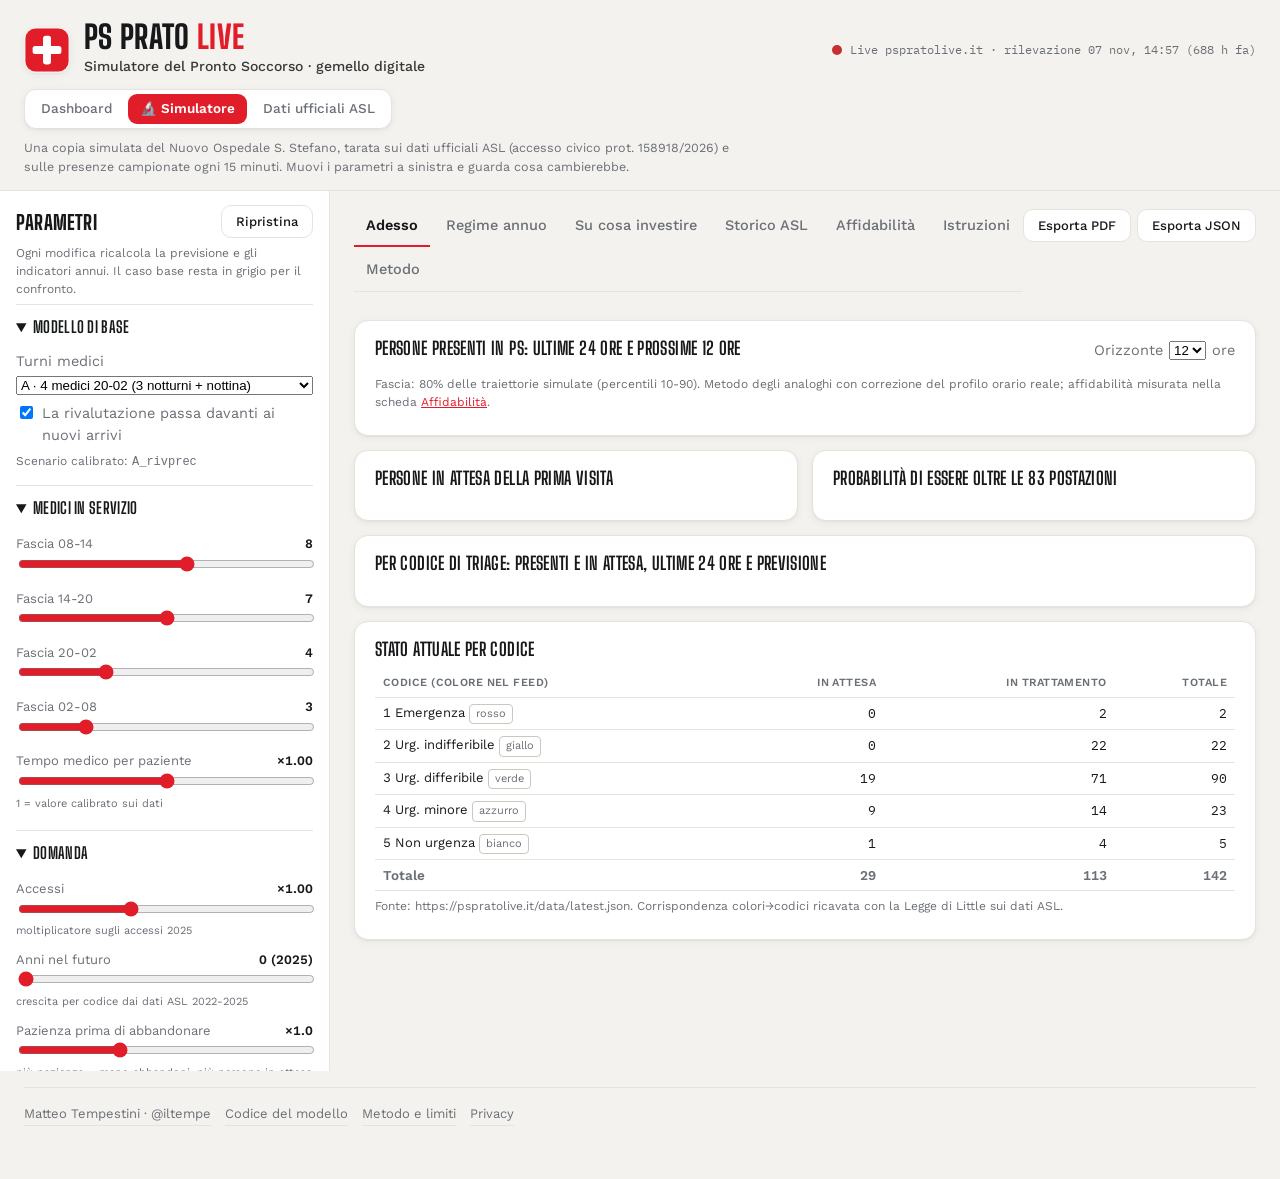
==== commit 71e6c422: "simulatore: Istruzioni e Metodo come schede; leggibilità in tema scuro - assets/sito.css: sfondo e c" ====
--- a/gemello/ui/index.html
+++ b/gemello/ui/index.html
@@ -31,8 +31,6 @@
   <nav class="sito-nav" aria-label="Sezioni del sito">
     <a href="../../" data-sito>Dashboard</a>
     <a class="evid" href="./" aria-current="page">🔬 Simulatore</a>
-    <a href="guida.html">Istruzioni</a>
-    <a href="metodo.html">Metodo</a>
     <a href="https://github.com/iltempe/ps-prato/tree/main/data/ufficiali" target="_blank" rel="noopener">Dati ufficiali ASL</a>
   </nav>
   <p class="sotto">Una copia simulata del Nuovo Ospedale S. Stefano, tarata sui dati ufficiali ASL (accesso civico prot. 158918/2026) e sulle presenze campionate ogni 15 minuti. Muovi i parametri a sinistra e guarda cosa cambierebbe.</p>
@@ -106,6 +104,8 @@
       <button role="tab" data-tab="investire">Su cosa investire</button>
       <button role="tab" data-tab="storico">Storico ASL</button>
       <button role="tab" data-tab="affidabilita">Affidabilità</button>
+      <button role="tab" data-tab="istruzioni" class="scheda-doc">Istruzioni</button>
+      <button role="tab" data-tab="metodo" class="scheda-doc">Metodo</button>
     </nav>
 
     <!-- ADESSO -->
@@ -248,13 +248,16 @@
         <div id="ris-calibra"></div>
       </div>
     </section>
+    <!-- ISTRUZIONI e METODO (testi in GUIDA.md e METODO.md) -->
+    <section id="tab-istruzioni" class="scheda"><div class="card doc-contenuto" id="doc-istruzioni"><p class="nota">caricamento…</p></div></section>
+    <section id="tab-metodo" class="scheda"><div class="card doc-contenuto" id="doc-metodo"><p class="nota">caricamento…</p></div></section>
   </main>
 </div>
 <footer class="piede">
   <p class="credits">
     <a href="https://github.com/iltempe" target="_blank" rel="noopener">Matteo Tempestini · @iltempe</a>
     <a href="https://github.com/iltempe/ps-prato/tree/main/gemello" target="_blank" rel="noopener">Codice del modello</a>
-    <a href="metodo.html">Metodo e limiti</a>
+    <a href="#metodo" data-goto="metodo">Metodo e limiti</a>
     <a href="../../privacy.html" data-sito>Privacy</a>
   </p>
 </footer>
--- a/assets/sito.css
+++ b/assets/sito.css
@@ -16,6 +16,10 @@
   :root:where(:not([data-theme="light"])){ --bg:#111214; --card:#1a1c1f; --ink:#ececee; --muted:#9aa0a8; --line:#2a2d33; --hair:#23262b;
     --azzurro:#4f8bf5; --shadow:0 1px 2px rgba(0,0,0,.3); }
 }
+
+/* ---------- base: ogni pagina ha sfondo e testo del tema (chiaro o scuro) ---------- */
+html{background:var(--bg)}
+body{margin:0;background:var(--bg);color:var(--ink);font:15px/1.6 var(--sans);-webkit-font-smoothing:antialiased}
 
 /* ---------- testata comune ---------- */
 .sito-testata{display:flex;align-items:center;justify-content:space-between;gap:10px 22px;flex-wrap:wrap;margin:0 0 6px}
@@ -40,32 +44,32 @@
 .credits a{color:inherit;text-decoration:none;border-bottom:1px solid var(--line);padding-bottom:1px}
 .credits a:hover{color:var(--ink);border-color:var(--rosso)}
 
-/* ---------- pagine di testo (istruzioni, metodo, report) ---------- */
-.doc{font:15px/1.65 var(--sans)}
+/* ---------- testi lunghi: istruzioni e metodo (schede del simulatore), report ---------- */
+.doc,.doc-contenuto{font:15px/1.65 var(--sans);color:var(--ink)}
 .doc .wrap{max-width:860px;margin:0 auto;padding:26px 18px 64px}
-.doc h1{font-family:var(--disp);font-weight:800;text-transform:uppercase;letter-spacing:.01em;font-size:32px;line-height:1.05;margin:22px 0 10px}
-.doc h2{font-family:var(--disp);font-weight:700;text-transform:uppercase;letter-spacing:.02em;font-size:22px;margin:34px 0 8px;
+:is(.doc,.doc-contenuto) h1{font-family:var(--disp);font-weight:800;text-transform:uppercase;letter-spacing:.01em;font-size:32px;line-height:1.05;margin:22px 0 10px}
+:is(.doc,.doc-contenuto) h2{font-family:var(--disp);font-weight:700;text-transform:uppercase;letter-spacing:.02em;font-size:22px;margin:34px 0 8px;
   padding-top:14px;border-top:1px solid var(--line)}
-.doc h3{font-weight:600;font-size:16px;margin:22px 0 6px}
-.doc p,.doc li{max-width:75ch}
-.doc a{color:var(--rosso)}
+:is(.doc,.doc-contenuto) h3{font-weight:600;font-size:16px;margin:22px 0 6px}
+:is(.doc,.doc-contenuto) p,:is(.doc,.doc-contenuto) li{max-width:75ch}
+:is(.doc,.doc-contenuto) a{color:var(--rosso)}
 .doc .brand{color:var(--ink)}
 .doc .sito-nav a{color:var(--muted)}
 .doc .sito-nav a.evid{color:var(--rosso)}
 .doc .sito-nav a[aria-current="page"]{color:var(--card)}
 .doc .sito-nav a.evid[aria-current="page"]{color:#fff}
 .doc .credits a{color:inherit}
-.doc hr{display:none}
-.doc blockquote{background:var(--card);border:1px solid var(--line);border-left:5px solid var(--rosso);border-radius:12px;
+:is(.doc,.doc-contenuto) hr{display:none}
+:is(.doc,.doc-contenuto) blockquote{background:var(--card);border:1px solid var(--line);border-left:5px solid var(--rosso);border-radius:12px;
   margin:16px 0;padding:12px 16px;color:var(--ink);box-shadow:var(--shadow)}
-.doc pre{background:var(--card);border:1px solid var(--line);border-radius:10px;padding:12px 14px;overflow-x:auto;font:13px/1.5 var(--mono)}
-.doc code{font-family:var(--mono);font-size:.9em;background:rgba(127,127,127,.13);padding:1px 5px;border-radius:5px}
-.doc pre code{background:none;padding:0}
-.doc table{width:100%;border-collapse:collapse;font-size:14px;background:var(--card);border:1px solid var(--line);border-radius:12px;
+:is(.doc,.doc-contenuto) pre{background:var(--card);border:1px solid var(--line);border-radius:10px;padding:12px 14px;overflow-x:auto;font:13px/1.5 var(--mono)}
+:is(.doc,.doc-contenuto) code{font-family:var(--mono);font-size:.9em;background:rgba(127,127,127,.13);padding:1px 5px;border-radius:5px}
+:is(.doc,.doc-contenuto) pre code{background:none;padding:0}
+:is(.doc,.doc-contenuto) table{width:100%;border-collapse:collapse;font-size:14px;background:var(--card);border:1px solid var(--line);border-radius:12px;
   overflow:hidden;margin:12px 0;box-shadow:var(--shadow)}
-.doc th,.doc td{padding:8px 10px;text-align:left;vertical-align:top;border-bottom:1px solid var(--hair)}
-.doc thead th{color:var(--muted);font-weight:600;font-size:11.5px;text-transform:uppercase;letter-spacing:.04em;background:var(--bg)}
-.doc tr:last-child td{border-bottom:0}
+:is(.doc,.doc-contenuto) th,:is(.doc,.doc-contenuto) td{padding:8px 10px;text-align:left;vertical-align:top;border-bottom:1px solid var(--hair)}
+:is(.doc,.doc-contenuto) thead th{color:var(--muted);font-weight:600;font-size:11.5px;text-transform:uppercase;letter-spacing:.04em;background:var(--bg)}
+:is(.doc,.doc-contenuto) tr:last-child td{border-bottom:0}
 
 /* ---------- pulsanti ---------- */
 .btn,.btn-sec{appearance:none;font:500 13px/1 var(--sans);border-radius:10px;padding:9px 14px;cursor:pointer;
--- a/gemello/ui/style.css
+++ b/gemello/ui/style.css
@@ -165,3 +165,9 @@
 .piede { max-width: 1400px; padding: 0 24px 40px; }
 a { color: inherit; }
 main a, .parametri a { color: var(--rosso); }
+
+/* schede Istruzioni e Metodo: testo lungo con lo stile delle pagine del sito */
+.schede .scheda-doc { color: var(--text-secondary); }
+.doc-contenuto.card { padding: 6px 30px 26px; max-width: 980px; }
+.doc-contenuto td, .doc-contenuto th { font-family: var(--sans); font-size: 14px; text-align: left; }
+.doc-contenuto h1:first-child { margin-top: 18px; }
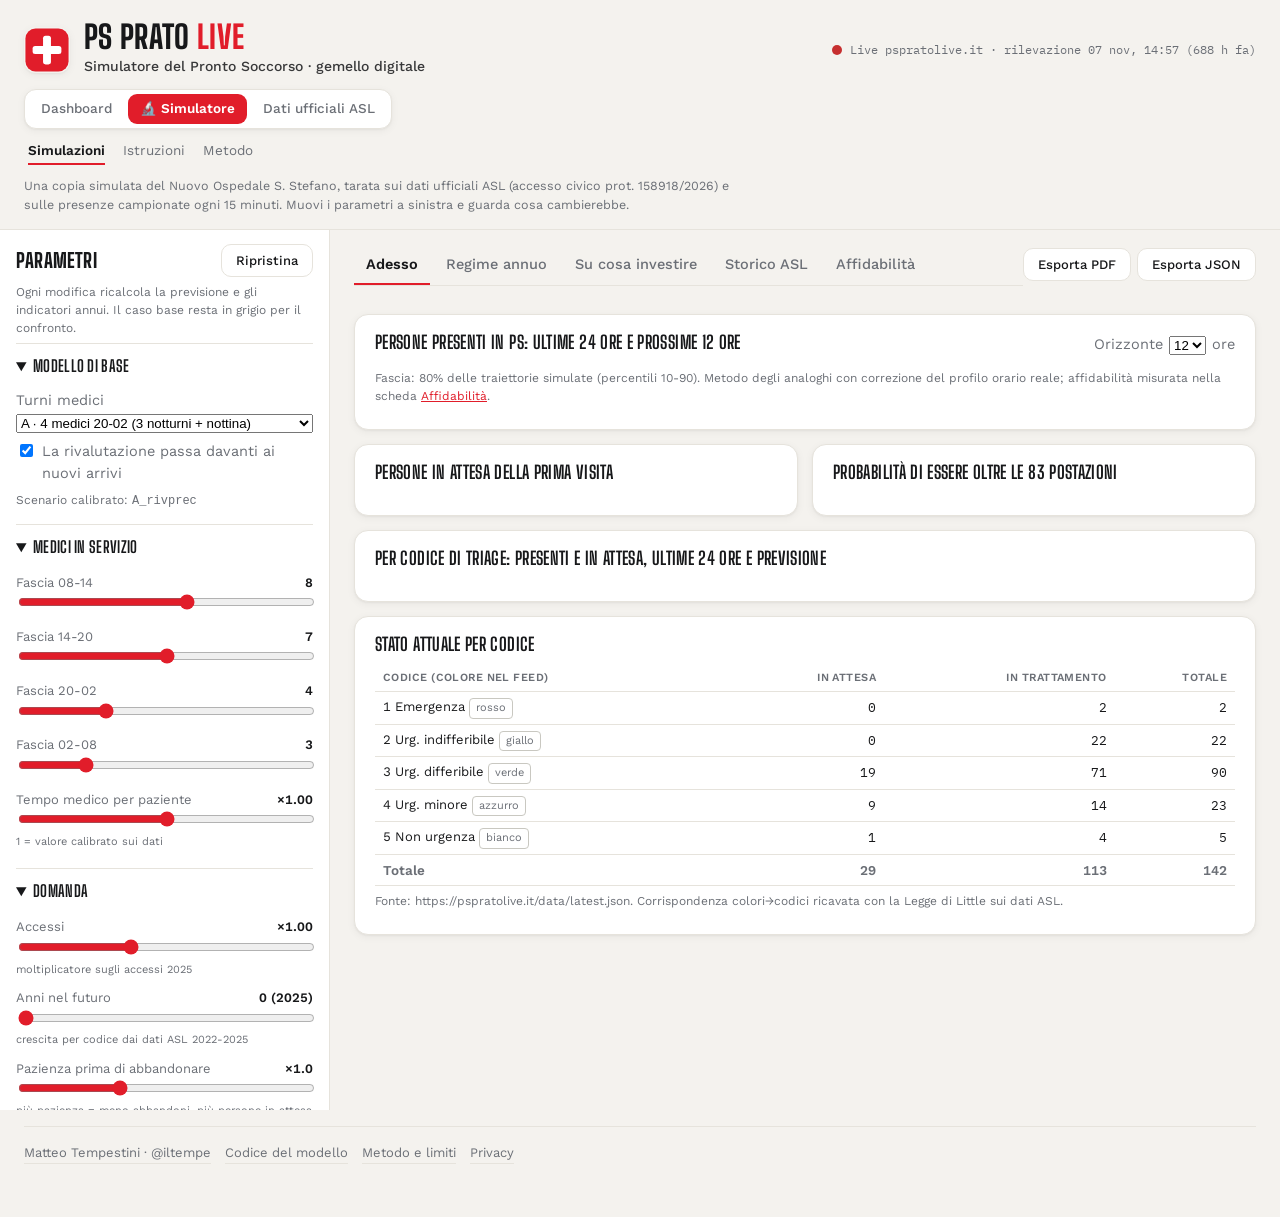
==== commit 0fcadece: "menu del sito a tre voci; Istruzioni e Metodo come sotto-link del simulatore - menu: Dashboard, Simu" ====
--- a/gemello/ui/index.html
+++ b/gemello/ui/index.html
@@ -33,6 +33,11 @@
     <a class="evid" href="./" aria-current="page">🔬 Simulatore</a>
     <a href="https://github.com/iltempe/ps-prato/tree/main/data/ufficiali" target="_blank" rel="noopener">Dati ufficiali ASL</a>
   </nav>
+  <nav class="sotto-nav" aria-label="Guida al simulatore">
+    <a href="#adesso" data-goto="adesso" data-sotto="strumenti">Simulazioni</a>
+    <a href="#istruzioni" data-goto="istruzioni" data-sotto="istruzioni">Istruzioni</a>
+    <a href="#metodo" data-goto="metodo" data-sotto="metodo">Metodo</a>
+  </nav>
   <p class="sotto">Una copia simulata del Nuovo Ospedale S. Stefano, tarata sui dati ufficiali ASL (accesso civico prot. 158918/2026) e sulle presenze campionate ogni 15 minuti. Muovi i parametri a sinistra e guarda cosa cambierebbe.</p>
 </header>
 
@@ -104,8 +109,6 @@
       <button role="tab" data-tab="investire">Su cosa investire</button>
       <button role="tab" data-tab="storico">Storico ASL</button>
       <button role="tab" data-tab="affidabilita">Affidabilità</button>
-      <button role="tab" data-tab="istruzioni" class="scheda-doc">Istruzioni</button>
-      <button role="tab" data-tab="metodo" class="scheda-doc">Metodo</button>
     </nav>
 
     <!-- ADESSO -->
--- a/gemello/ui/style.css
+++ b/gemello/ui/style.css
@@ -171,3 +171,10 @@
 .doc-contenuto.card { padding: 6px 30px 26px; max-width: 980px; }
 .doc-contenuto td, .doc-contenuto th { font-family: var(--sans); font-size: 14px; text-align: left; }
 .doc-contenuto h1:first-child { margin-top: 18px; }
+
+/* sotto-menu del simulatore: Simulazioni · Istruzioni · Metodo */
+.sotto-nav { display: flex; gap: 18px; margin: -2px 0 12px 4px; font-size: 13.5px; }
+.sotto-nav a { color: var(--muted); text-decoration: none; padding: 3px 0; border-bottom: 2px solid transparent; }
+.sotto-nav a:hover { color: var(--ink); }
+.sotto-nav a[aria-current="page"] { color: var(--ink); font-weight: 600; border-bottom-color: var(--rosso); }
+body.lettura .schede, body.lettura .azioni { display: none; }
